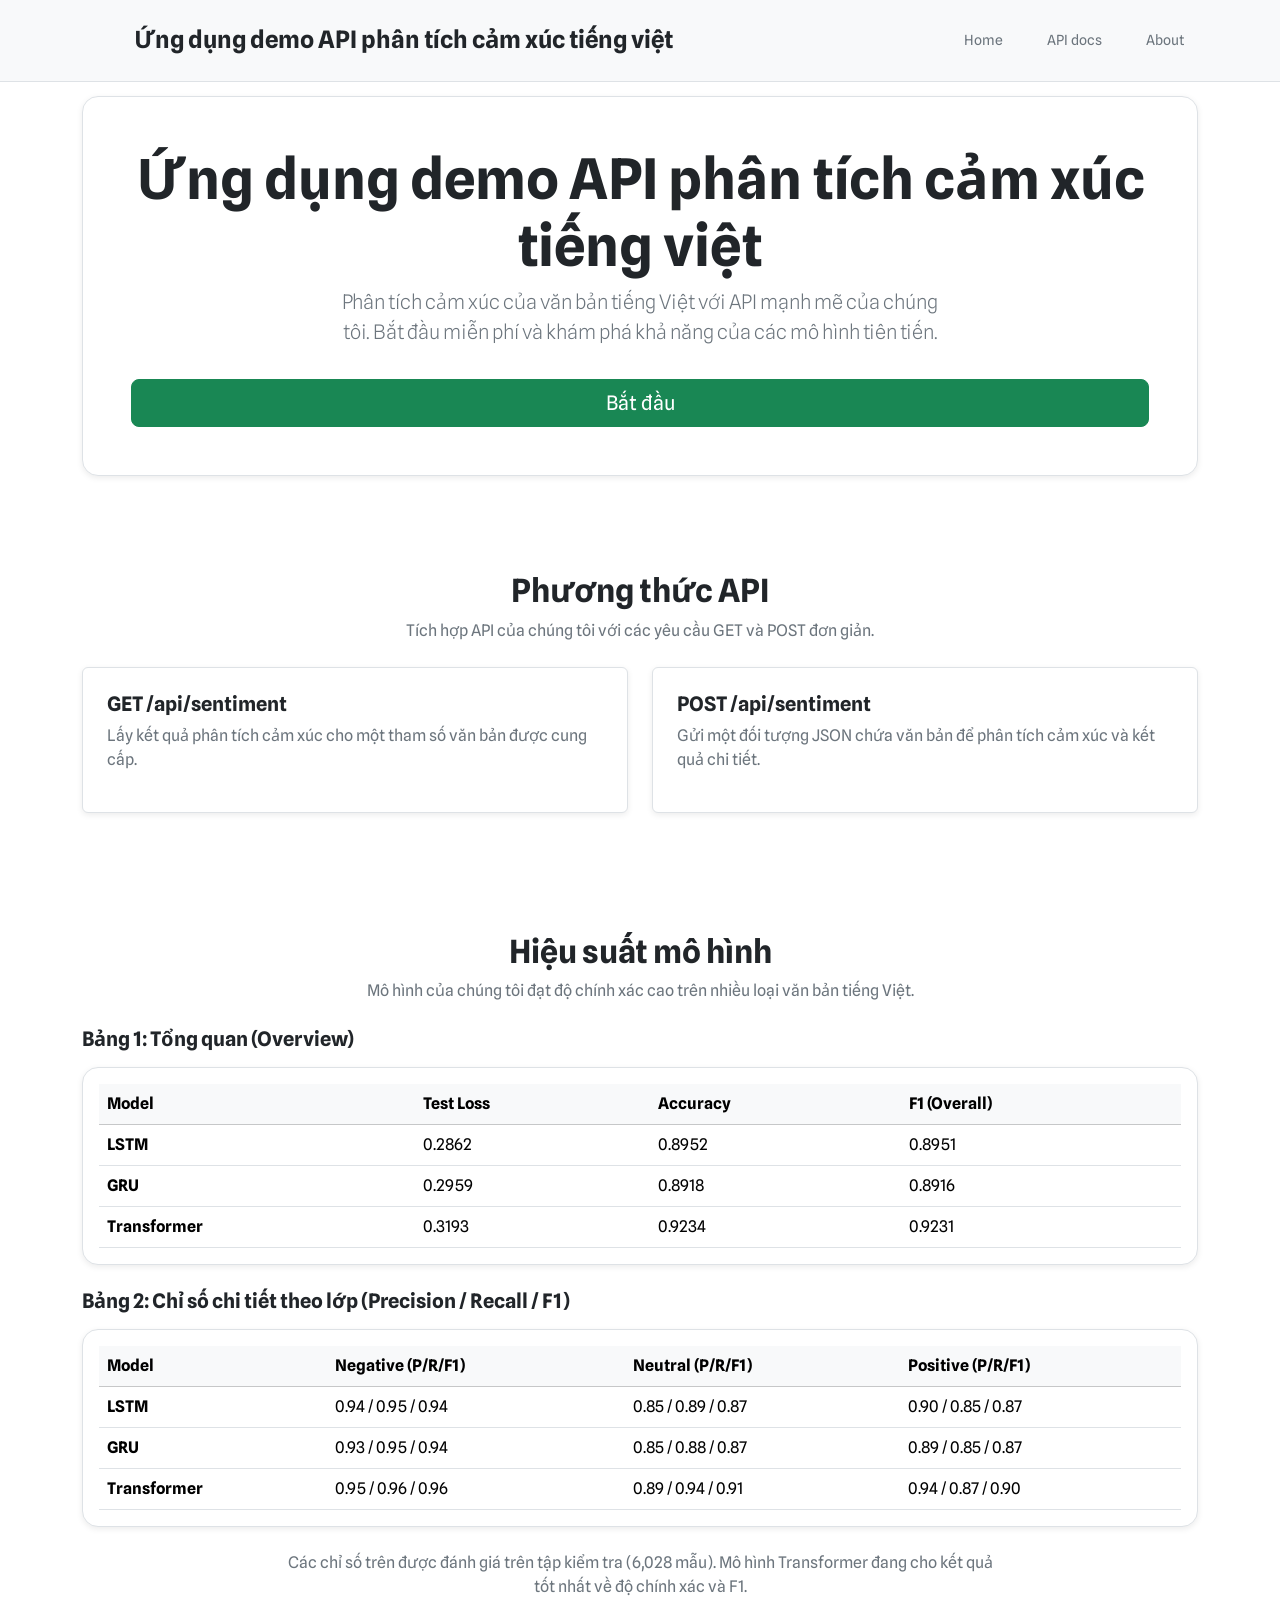
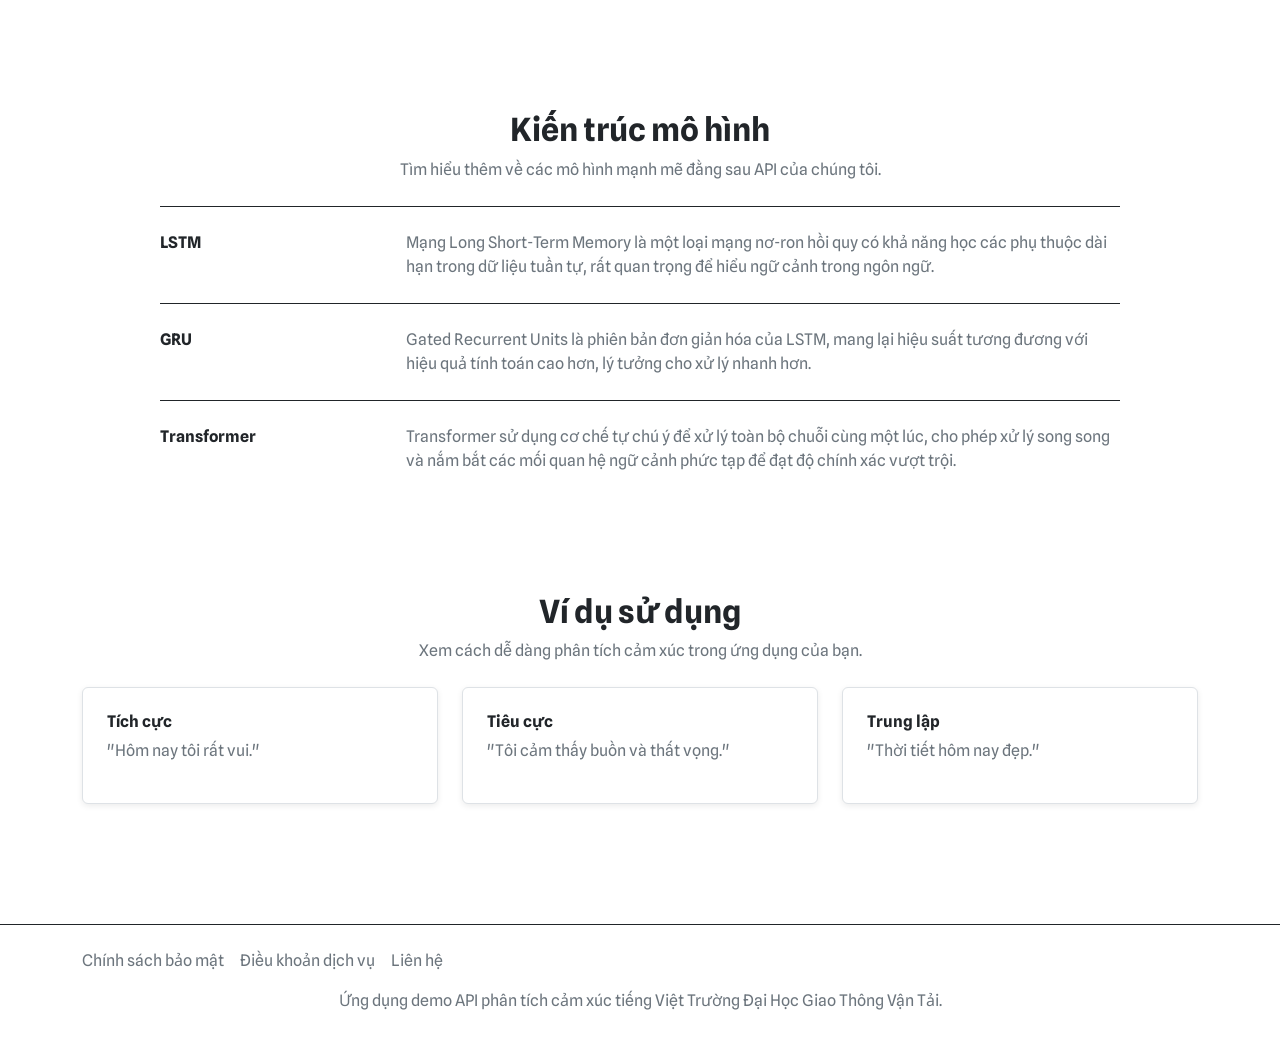
==== templates/home.html @ fd7e7f57 "update" ====
<!DOCTYPE html>
<html lang="vi">
<head>
  <meta charset="utf-8"/>
  <meta name="viewport" content="width=device-width, initial-scale=1.0"/>
  <title>Ứng dụng demo API phân tích cảm xúc tiếng việt</title>
  <link href="https://fonts.googleapis.com" rel="preconnect"/>
  <link crossorigin="" href="https://fonts.gstatic.com" rel="preconnect"/>
  <link href="https://fonts.googleapis.com/css2?family=Spline+Sans:wght@400;500;700&family=Noto+Sans:wght@400;500;700;900&display=swap" rel="stylesheet"/>
  <link href="https://cdn.jsdelivr.net/npm/bootstrap@5.3.3/dist/css/bootstrap.min.css" rel="stylesheet" integrity="sha384-QWTKZyjpPEjISv5WaRU9OFeRpok6YctnYmDr5pNlyT2bRjXh0JMhjY6hW+ALEwIH" crossorigin="anonymous"/>
  <link rel="stylesheet" href="/static/css/home.css"/>
</head>
<body>
  <div class="d-flex flex-column min-vh-100">
    <br>
    <br>
     <!-- Header -->
        <header class="border-bottom fixed-top">
          <nav class="container px-3 py-4 d-flex justify-content-between align-items-center">
              <div class="d-flex align-items-center gap-3">
                  <svg class="text-success" fill="none" viewBox="0 0 48 48" style="width: 32px; height: 32px;">
                     
                      <defs><clipPath id="clip0_6_543"><rect fill="white" height="48" width="48"></rect></clipPath></defs>
                  </svg>
                  <h1 class="h4 mb-0 fw-bold">Ứng dụng demo API phân tích cảm xúc tiếng việt</h1>
              </div>
              <div class="d-flex align-items-center gap-4">
                  <a class="text-decoration-none text-secondary small" href="/">Home</a>
                  <a class="text-decoration-none text-secondary small" href="\docs">API docs</a>
                  <a class="text-decoration-none text-secondary small" href="#About">About</a>
                  
              </div>
          </nav>
        </header>
    <main class="flex-grow-1 py-5">
      <div class="container">
        <section class="mb-5">
          <div class="card text-center sticky-top bg-hero p-5 rounded-4">
            <h1 class="display-4 fw-bold">Ứng dụng demo API phân tích cảm xúc<br>tiếng việt</h1>
            <p class="lead text-secondary mx-auto" style="max-width: 600px;">
              Phân tích cảm xúc của văn bản tiếng Việt với API mạnh mẽ của chúng tôi. Bắt đầu miễn phí và khám phá khả năng của các mô hình tiên tiến.
            </p>
            <a href="/index" class="btn btn-primary btn-lg mt-3">Bắt đầu</a>
          </div>
        </section>
        <section class="py-5">
          <div class="text-center">
            <h2 class="fs-2 fw-bold">Phương thức API</h2>
            <p class="text-secondary">Tích hợp API của chúng tôi với các yêu cầu GET và POST đơn giản.</p>
          </div>
          <div class="row mt-4">
            <div class="col-md-6 mb-4">
              <div class="card p-4">
                <h3 class="fs-5 fw-bold">GET /api/sentiment</h3>
                <p class="text-secondary">Lấy kết quả phân tích cảm xúc cho một tham số văn bản được cung cấp.</p>
              </div>
            </div>
            <div class="col-md-6 mb-4">
              <div class="card p-4">
                <h3 class="fs-5 fw-bold">POST /api/sentiment</h3>
                <p class="text-secondary">Gửi một đối tượng JSON chứa văn bản để phân tích cảm xúc và  kết quả chi tiết.</p>
              </div>
            </div>
          </div>
        </section>
        <section class="py-5">
          <div class="text-center">
            <h2 class="fs-2 fw-bold">Hiệu suất mô hình</h2>
            <p class="text-secondary">Mô hình của chúng tôi đạt độ chính xác cao trên nhiều loại văn bản tiếng Việt.</p>
          </div>
          <div class="mt-4">
            <h3 class="h5 fw-bold mb-3">Bảng 1: Tổng quan (Overview)</h3>

            <div class="card p-3 rounded-4">
              <div class="table-responsive">
                <table class="table table-hover align-middle mb-0">
                  <thead class="table-light">
                    <tr>
                      <th scope="col">Model</th>
                      <th scope="col" class="text-nowrap">Test Loss</th>
                      <th scope="col">Accuracy</th>
                      <th scope="col" class="text-nowrap">F1 (Overall)</th>
                    </tr>
                  </thead>
                  <tbody>
                    <tr>
                      <th scope="row">LSTM</th>
                      <td>0.2862</td>
                      <td>0.8952</td>
                      <td>0.8951</td>
                    </tr>
                    <tr>
                      <th scope="row">GRU</th>
                      <td>0.2959</td>
                      <td>0.8918</td>
                      <td>0.8916</td>
                    </tr>
                    <tr>
                      <th scope="row">Transformer</th>
                      <td>0.3193</td>
                      <td>0.9234</td>
                      <td>0.9231</td>
                    </tr>
                  </tbody>
                </table>
              </div>
            </div>
          </div>
          <div class="mt-4">
            <h3 class="h5 fw-bold mb-3">Bảng 2: Chỉ số chi tiết theo lớp (Precision / Recall / F1)</h3>
            <div class="card p-3 rounded-4">
              
              <div class="table-responsive">
                <table class="table table-hover align-middle mb-0">
                  <thead class="table-light">
                    <tr>
                      <th scope="col">Model</th>
                      <th scope="col">Negative (P/R/F1)</th>
                      <th scope="col">Neutral (P/R/F1)</th>
                      <th scope="col">Positive (P/R/F1)</th>
                    </tr>
                  </thead>
                  <tbody>
                    <tr>
                      <th scope="row">LSTM</th>
                      <td>0.94 / 0.95 / 0.94</td>
                      <td>0.85 / 0.89 / 0.87</td>
                      <td>0.90 / 0.85 / 0.87</td>
                    </tr>
                    <tr>
                      <th scope="row">GRU</th>
                      <td>0.93 / 0.95 / 0.94</td>
                      <td>0.85 / 0.88 / 0.87</td>
                      <td>0.89 / 0.85 / 0.87</td>
                    </tr>
                    <tr>
                      <th scope="row">Transformer</th>
                      <td>0.95 / 0.96 / 0.96</td>
                      <td>0.89 / 0.94 / 0.91</td>
                      <td>0.94 / 0.87 / 0.90</td>
                    </tr>
                  </tbody>
                </table>
              </div>
            </div>
          </div>
          <p class="mt-4 text-center text-secondary mx-auto" style="max-width: 720px;">
            Các chỉ số trên được đánh giá trên tập kiểm tra (6,028 mẫu). Mô hình Transformer đang cho kết quả tốt nhất về độ chính xác và F1.
          </p>
        </section>
        <section class="py-5">
          <div class="text-center">
            <h2 id="About" class="fs-2 fw-bold">Kiến trúc mô hình</h2>
            <p class="text-secondary">Tìm hiểu thêm về các mô hình mạnh mẽ đằng sau API của chúng tôi.</p>
          </div>
          <div class="mt-4 mx-auto" style="max-width: 960px;">
            <div class="border-top border-dark py-4">
              <div class="row">
                <div class="col-md-3 fw-bold">LSTM</div>
                <div class="col-md-9 text-secondary">Mạng Long Short-Term Memory là một loại mạng nơ-ron hồi quy có khả năng học các phụ thuộc dài hạn trong dữ liệu tuần tự, rất quan trọng để hiểu ngữ cảnh trong ngôn ngữ.</div>
              </div>
            </div>
            <div class="border-top border-dark py-4">
              <div class="row">
                <div class="col-md-3 fw-bold">GRU</div>
                <div class="col-md-9 text-secondary">Gated Recurrent Units là phiên bản đơn giản hóa của LSTM, mang lại hiệu suất tương đương với hiệu quả tính toán cao hơn, lý tưởng cho xử lý nhanh hơn.</div>
              </div>
            </div>
            <div class="border-top border-dark py-4">
              <div class="row">
                <div class="col-md-3 fw-bold">Transformer</div>
                <div class="col-md-9 text-secondary">Transformer sử dụng cơ chế tự chú ý để xử lý toàn bộ chuỗi cùng một lúc, cho phép xử lý song song và nắm bắt các mối quan hệ ngữ cảnh phức tạp để đạt độ chính xác vượt trội.</div>
              </div>
            </div>
          </div>
        </section>
        <section class="py-5">
          <div class="text-center">
            <h2 class="fs-2 fw-bold">Ví dụ sử dụng</h2>
            <p class="text-secondary">Xem cách dễ dàng phân tích cảm xúc trong ứng dụng của bạn.</p>
          </div>
          <div class="row mt-4">
            <div class="col-md-4 mb-4">
              <div class="card p-4">
                <h3 class="fs-6 fw-bold">Tích cực</h3>
                <p class="text-secondary">"Hôm nay tôi rất vui."</p>
              </div>
            </div>
            <div class="col-md-4 mb-4">
              <div class="card p-4">
                <h3 class="fs-6 fw-bold">Tiêu cực</h3>
                <p class="text-secondary">"Tôi cảm thấy buồn và thất vọng."</p>
              </div>
            </div>
            <div class="col-md-4 mb-4">
              <div class="card p-4">
                <h3 class="fs-6 fw-bold">Trung lập</h3>
                <p class="text-secondary">"Thời tiết hôm nay đẹp."</p>
              </div>
            </div>
          </div>
          
        </section>
      </div>
    </main>
    <footer class="border-top border-dark py-4">
      <div class="container text-center">
        <div class="d-flex flex-column flex-sm-row justify-content-between align-items-center gap-3">
          <div class="d-flex flex-wrap justify-content-center gap-3">
            <a class="text-decoration-none text-secondary" href="#">Chính sách bảo mật</a>
            <a class="text-decoration-none text-secondary" href="#">Điều khoản dịch vụ</a>
            <a class="text-decoration-none text-secondary" href="#">Liên hệ</a>
          </div>
        </div>
        <p class="mt-3 text-secondary"> Ứng dụng demo API phân tích cảm xúc tiếng Việt Trường Đại Học Giao Thông Vận Tải.</p>
      </div>
    </footer>
  </div>
  <script src="https://cdn.jsdelivr.net/npm/bootstrap@5.3.3/dist/js/bootstrap.bundle.min.js" integrity="sha384-YvpcrYf0tY3lHB60NNkmXc5s9fDVZLESaAA55NDzOxhy9GkcIdslK1eN7N6jIeHz" crossorigin="anonymous"></script>
</body>
</html>
---- static/css/home.css ----
:root {
  --primary-color: #198754;
  --secondary-color: #157347;
  --background-color: #ffffff;
  --text-primary: #212529;
  --text-secondary: #6c757d;
  --accent-color: #4ade80;
}

html {
  scroll-behavior: smooth;
  scroll-padding-top: 100px;
}
body {
  font-family: 'Spline Sans', 'Noto Sans', sans-serif;
  background-color: var(--background-color);
  color: var(--text-primary);
}
.btn-primary {
  background-color: var(--primary-color);
  border-color: var(--primary-color);
}
.btn-primary:hover {
  background-color: var(--secondary-color);
  border-color: var(--secondary-color);
}
.btn-secondary {
  background-color: #6c757d;
  border-color: #6c757d;
  color: #ffffff;
}
.btn-secondary:hover {
  background-color: #5a6268;
  border-color: #545b62;
}
.card {
  background-color: #ffffff;
  border: 1px solid #dee2e6;
  box-shadow: 0 2px 6px rgba(0, 0, 0, 0.08);
}

.card:hover {
  box-shadow: 0 6px 18px rgba(0, 0, 0, 0.12);
}
.text-secondary {
  color: var(--text-secondary) !important;
}
.bg-hero {
  background: white;
}
.bg-model-performance {
  background-size: cover;
  background-position: center;
}
header {
  background-color: #f8f9fa;
  border-bottom: 1px solid #dee2e6;
}

/* Header nav links */
header nav a {
  text-decoration: none;
  color: #6c757d;
  padding: 6px 10px;
  border-radius: 8px;
  transition: background-color 0.2s ease, color 0.2s ease, box-shadow 0.2s ease;
}

header nav a:hover {
  background-color: #e9ecef;
  color: #212529;
  box-shadow: 0 2px 6px rgba(0,0,0,0.06);
}

/* Theme toggle aesthetic */
.theme-toggle {
  background: none;
  border: 1px solid transparent;
  color: #6c757d;
  padding: 8px 10px;
  border-radius: 8px;
  cursor: pointer;
  transition: background-color 0.2s ease, color 0.2s ease, border-color 0.2s ease, box-shadow 0.2s ease;
}

.theme-toggle:hover {
  background-color: #e9ecef;
  color: #212529;
  border-color: #dee2e6;
  box-shadow: 0 2px 6px rgba(0,0,0,0.06);
}
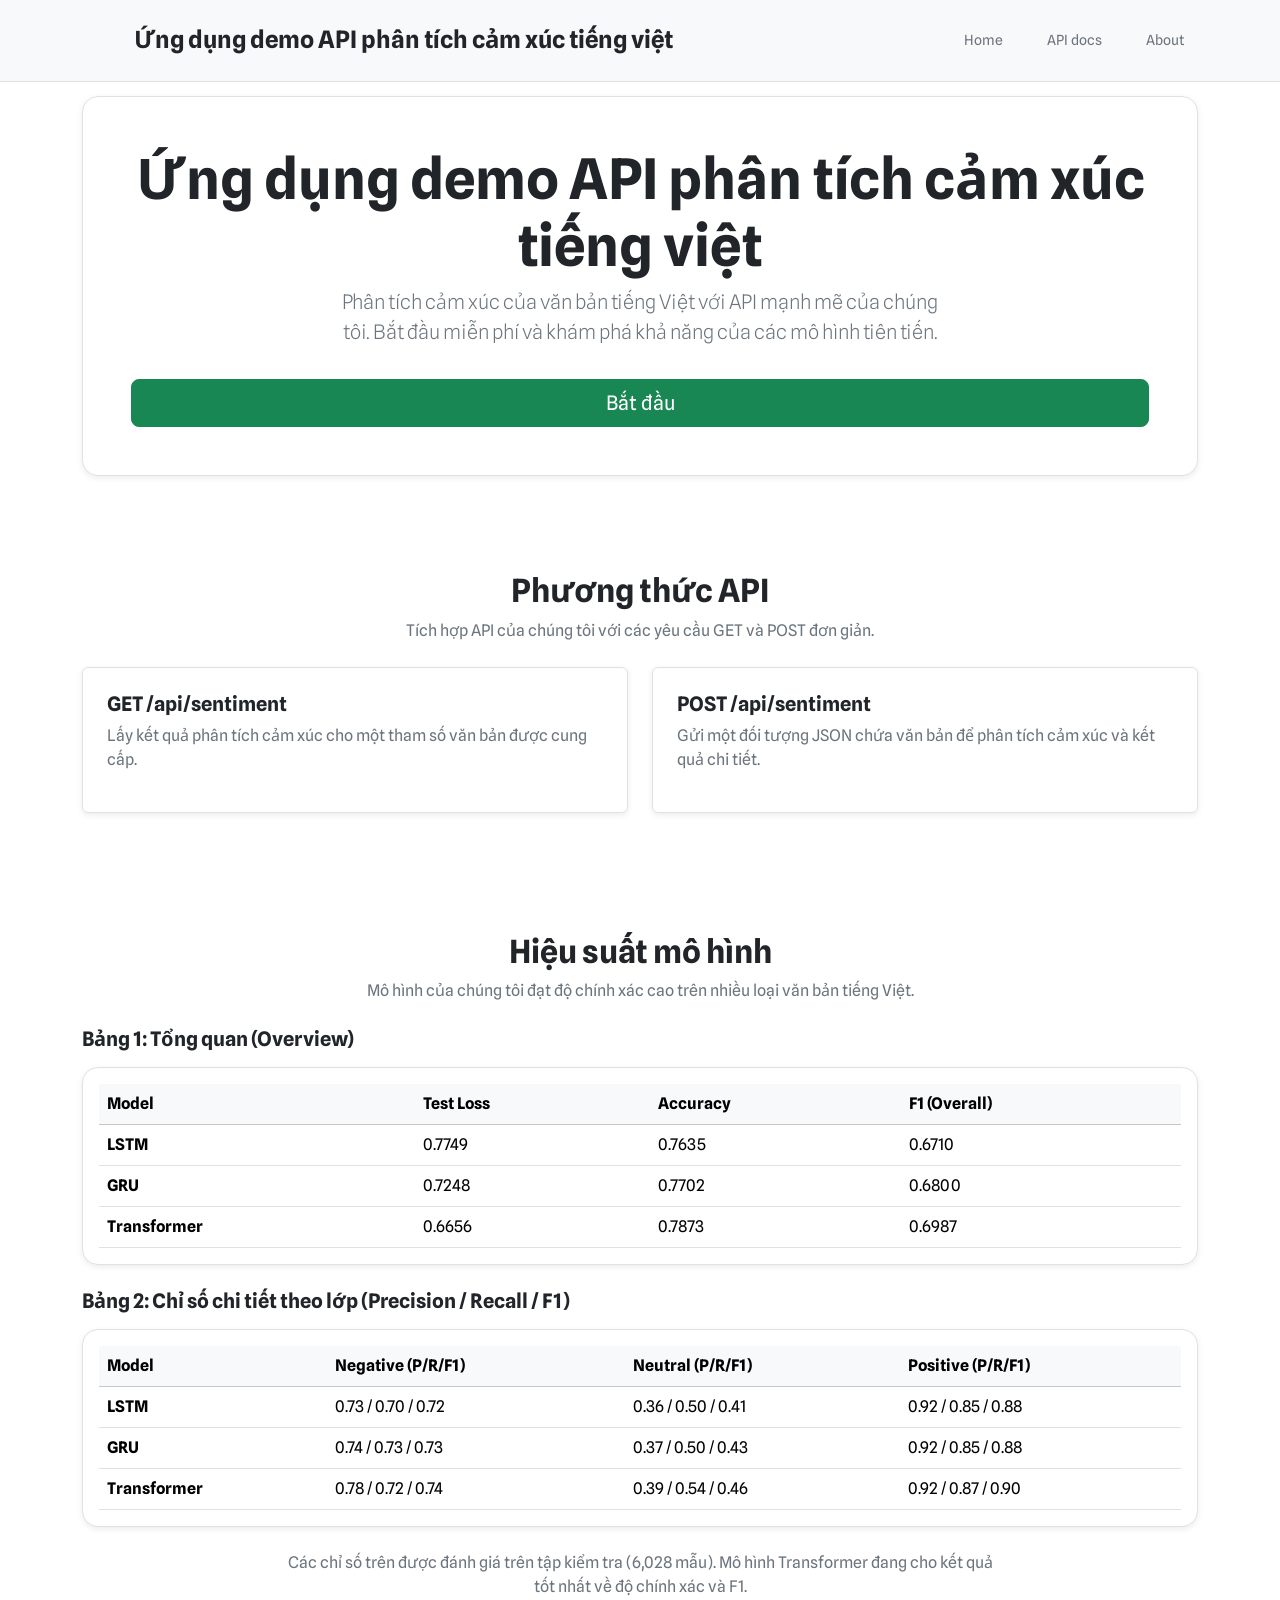
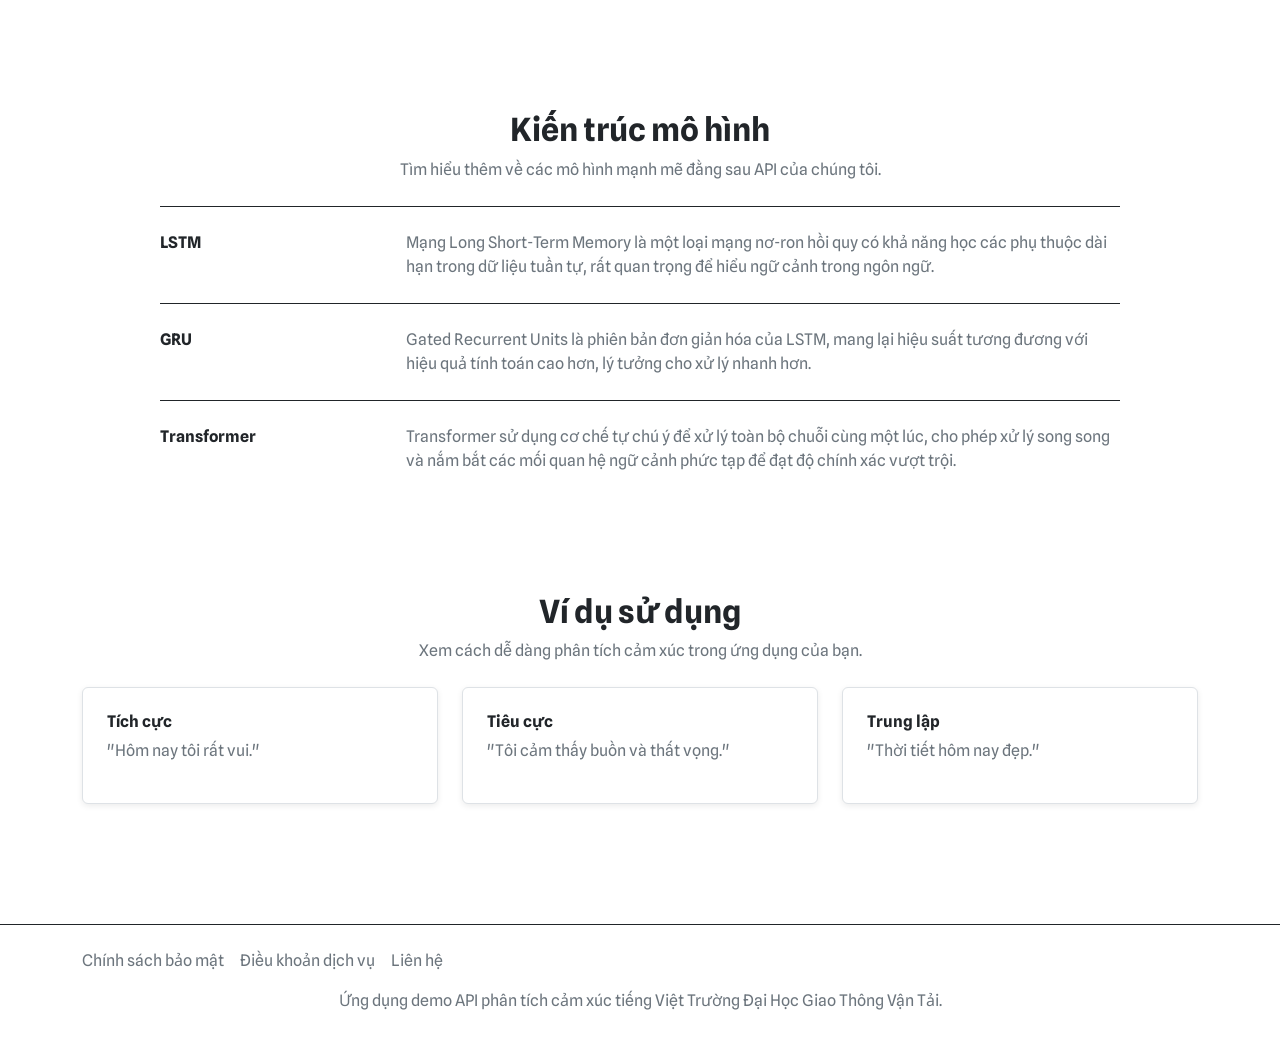
==== commit 47790347: "update" ====
--- a/templates/home.html
+++ b/templates/home.html
@@ -85,21 +85,21 @@
                   <tbody>
                     <tr>
                       <th scope="row">LSTM</th>
-                      <td>0.2862</td>
-                      <td>0.8952</td>
-                      <td>0.8951</td>
+                      <td>0.7749</td>
+                      <td>0.7635</td>
+                      <td>0.6710</td>
                     </tr>
                     <tr>
                       <th scope="row">GRU</th>
-                      <td>0.2959</td>
-                      <td>0.8918</td>
-                      <td>0.8916</td>
+                      <td>0.7248</td>
+                      <td>0.7702</td>
+                      <td>0.6800</td>
                     </tr>
                     <tr>
                       <th scope="row">Transformer</th>
-                      <td>0.3193</td>
-                      <td>0.9234</td>
-                      <td>0.9231</td>
+                      <td>0.6656</td>
+                      <td>0.7873</td>
+                      <td>0.6987</td>
                     </tr>
                   </tbody>
                 </table>
@@ -123,21 +123,21 @@
                   <tbody>
                     <tr>
                       <th scope="row">LSTM</th>
-                      <td>0.94 / 0.95 / 0.94</td>
-                      <td>0.85 / 0.89 / 0.87</td>
-                      <td>0.90 / 0.85 / 0.87</td>
+                      <td>0.73 / 0.70 / 0.72</td>
+                      <td>0.36 / 0.50 / 0.41</td>
+                      <td>0.92 / 0.85 / 0.88</td>
                     </tr>
                     <tr>
                       <th scope="row">GRU</th>
-                      <td>0.93 / 0.95 / 0.94</td>
-                      <td>0.85 / 0.88 / 0.87</td>
-                      <td>0.89 / 0.85 / 0.87</td>
+                      <td>0.74 / 0.73 / 0.73</td>
+                      <td>0.37 / 0.50 / 0.43</td>
+                      <td>0.92 / 0.85 / 0.88</td>
                     </tr>
                     <tr>
                       <th scope="row">Transformer</th>
-                      <td>0.95 / 0.96 / 0.96</td>
-                      <td>0.89 / 0.94 / 0.91</td>
-                      <td>0.94 / 0.87 / 0.90</td>
+                      <td>0.78 / 0.72 / 0.74</td>
+                      <td>0.39 / 0.54 / 0.46</td>
+                      <td>0.92 / 0.87 / 0.90</td>
                     </tr>
                   </tbody>
                 </table>
--- a/static/css/home.css
+++ b/static/css/home.css
@@ -89,3 +89,23 @@
   border-color: #dee2e6;
   box-shadow: 0 2px 6px rgba(0,0,0,0.06);
 }
+
+/* Responsive header tweaks for mobile */
+@media (max-width: 576px) {
+  header nav {
+    padding: 8px 12px !important;
+  }
+  header .h4 {
+    font-size: 1rem;
+  }
+  header nav .d-flex.gap-4 {
+    gap: .5rem !important;
+  }
+  header nav a {
+    padding: 4px 8px;
+    font-size: 12px;
+  }
+  .theme-toggle {
+    padding: 6px 8px;
+  }
+}
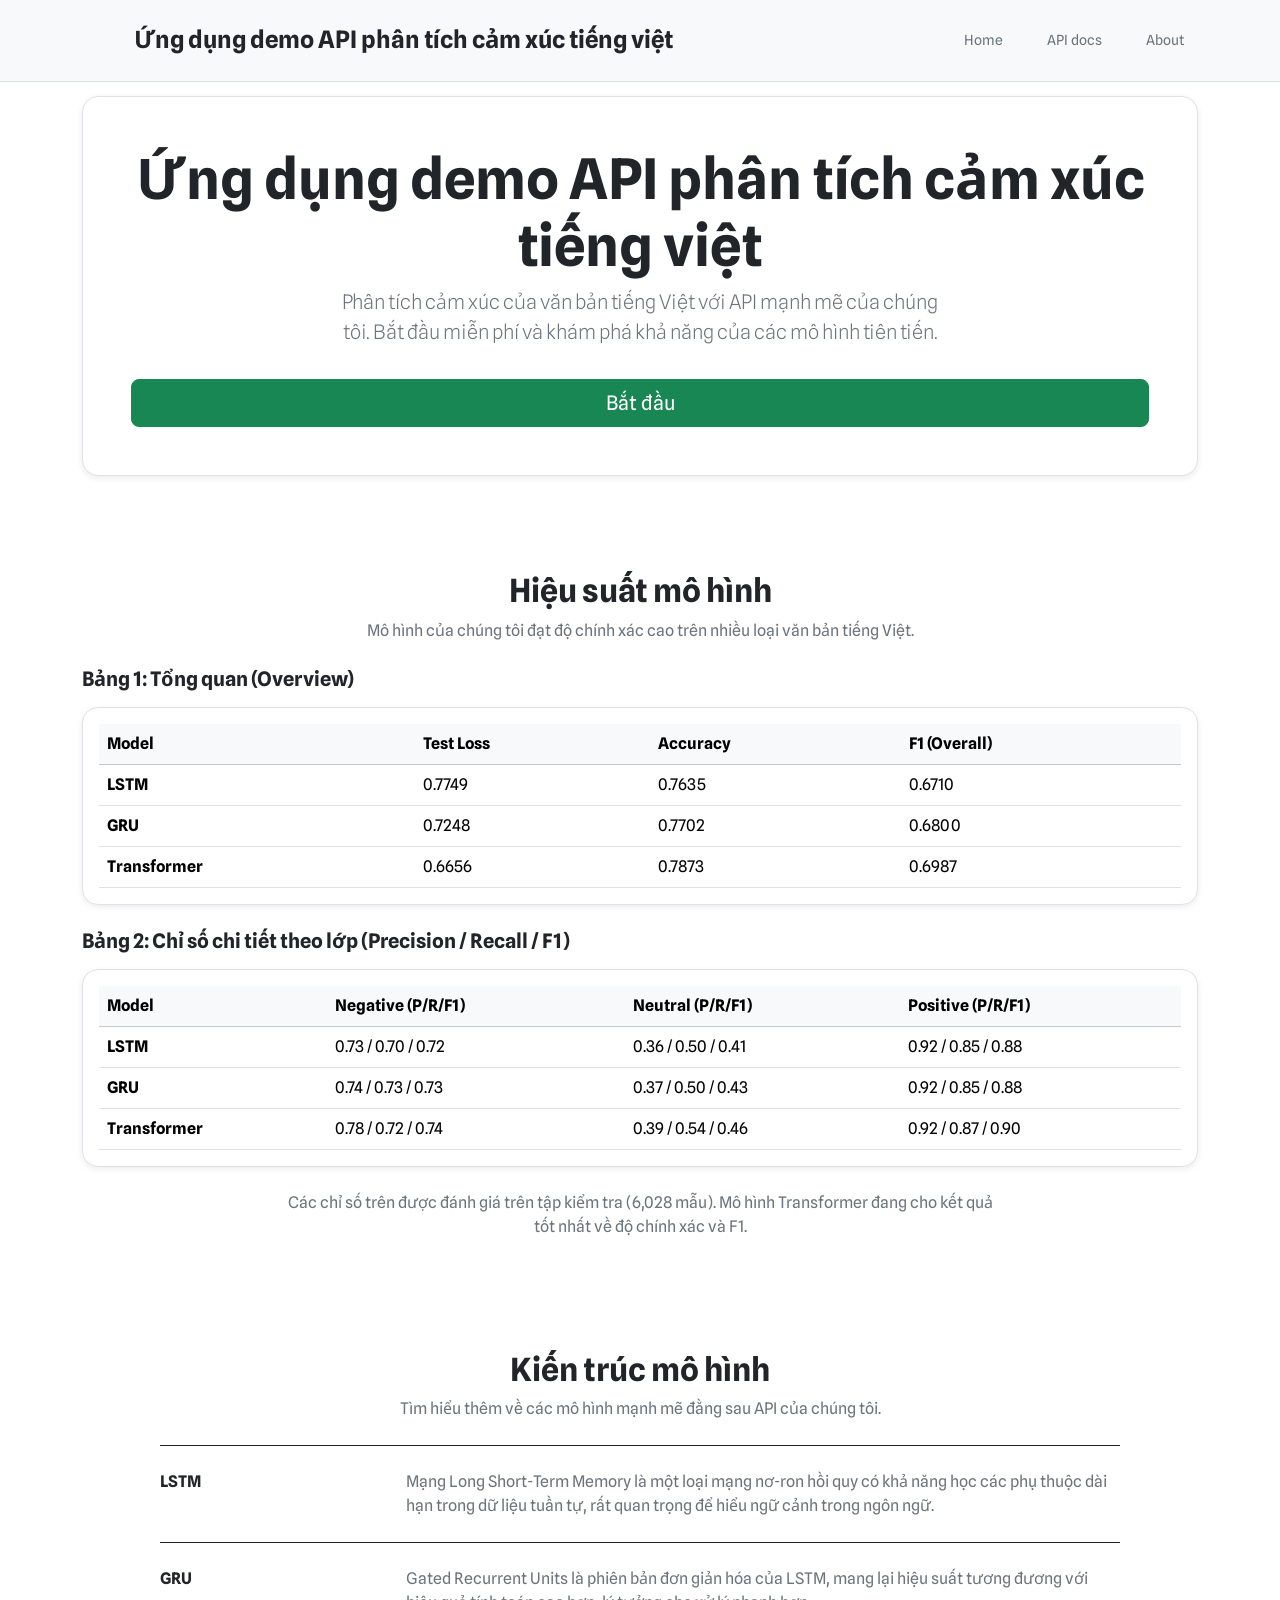
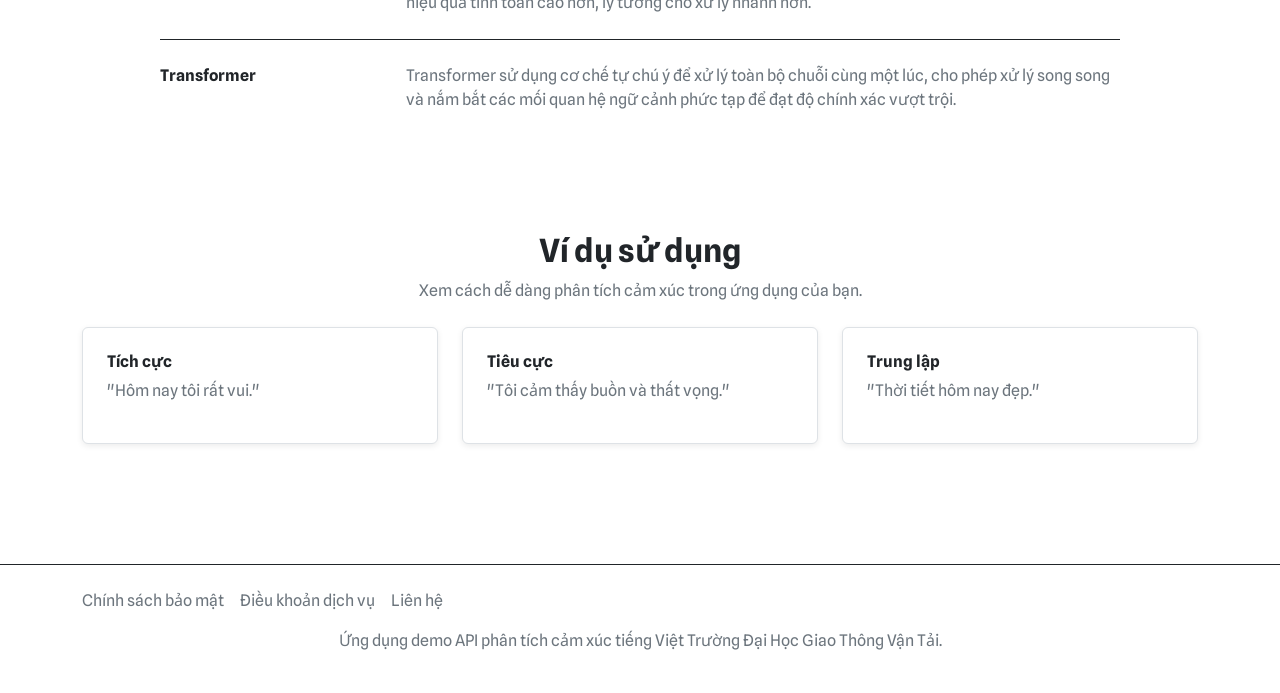
==== commit c1355c57: "Cập nhật README.md và home.html Bổ sung chi tiết về nguồn dữ liệu, tài nguyên và quy trình tiền xử l" ====
--- a/templates/home.html
+++ b/templates/home.html
@@ -45,26 +45,6 @@
         </section>
         <section class="py-5">
           <div class="text-center">
-            <h2 class="fs-2 fw-bold">Phương thức API</h2>
-            <p class="text-secondary">Tích hợp API của chúng tôi với các yêu cầu GET và POST đơn giản.</p>
-          </div>
-          <div class="row mt-4">
-            <div class="col-md-6 mb-4">
-              <div class="card p-4">
-                <h3 class="fs-5 fw-bold">GET /api/sentiment</h3>
-                <p class="text-secondary">Lấy kết quả phân tích cảm xúc cho một tham số văn bản được cung cấp.</p>
-              </div>
-            </div>
-            <div class="col-md-6 mb-4">
-              <div class="card p-4">
-                <h3 class="fs-5 fw-bold">POST /api/sentiment</h3>
-                <p class="text-secondary">Gửi một đối tượng JSON chứa văn bản để phân tích cảm xúc và  kết quả chi tiết.</p>
-              </div>
-            </div>
-          </div>
-        </section>
-        <section class="py-5">
-          <div class="text-center">
             <h2 class="fs-2 fw-bold">Hiệu suất mô hình</h2>
             <p class="text-secondary">Mô hình của chúng tôi đạt độ chính xác cao trên nhiều loại văn bản tiếng Việt.</p>
           </div>
